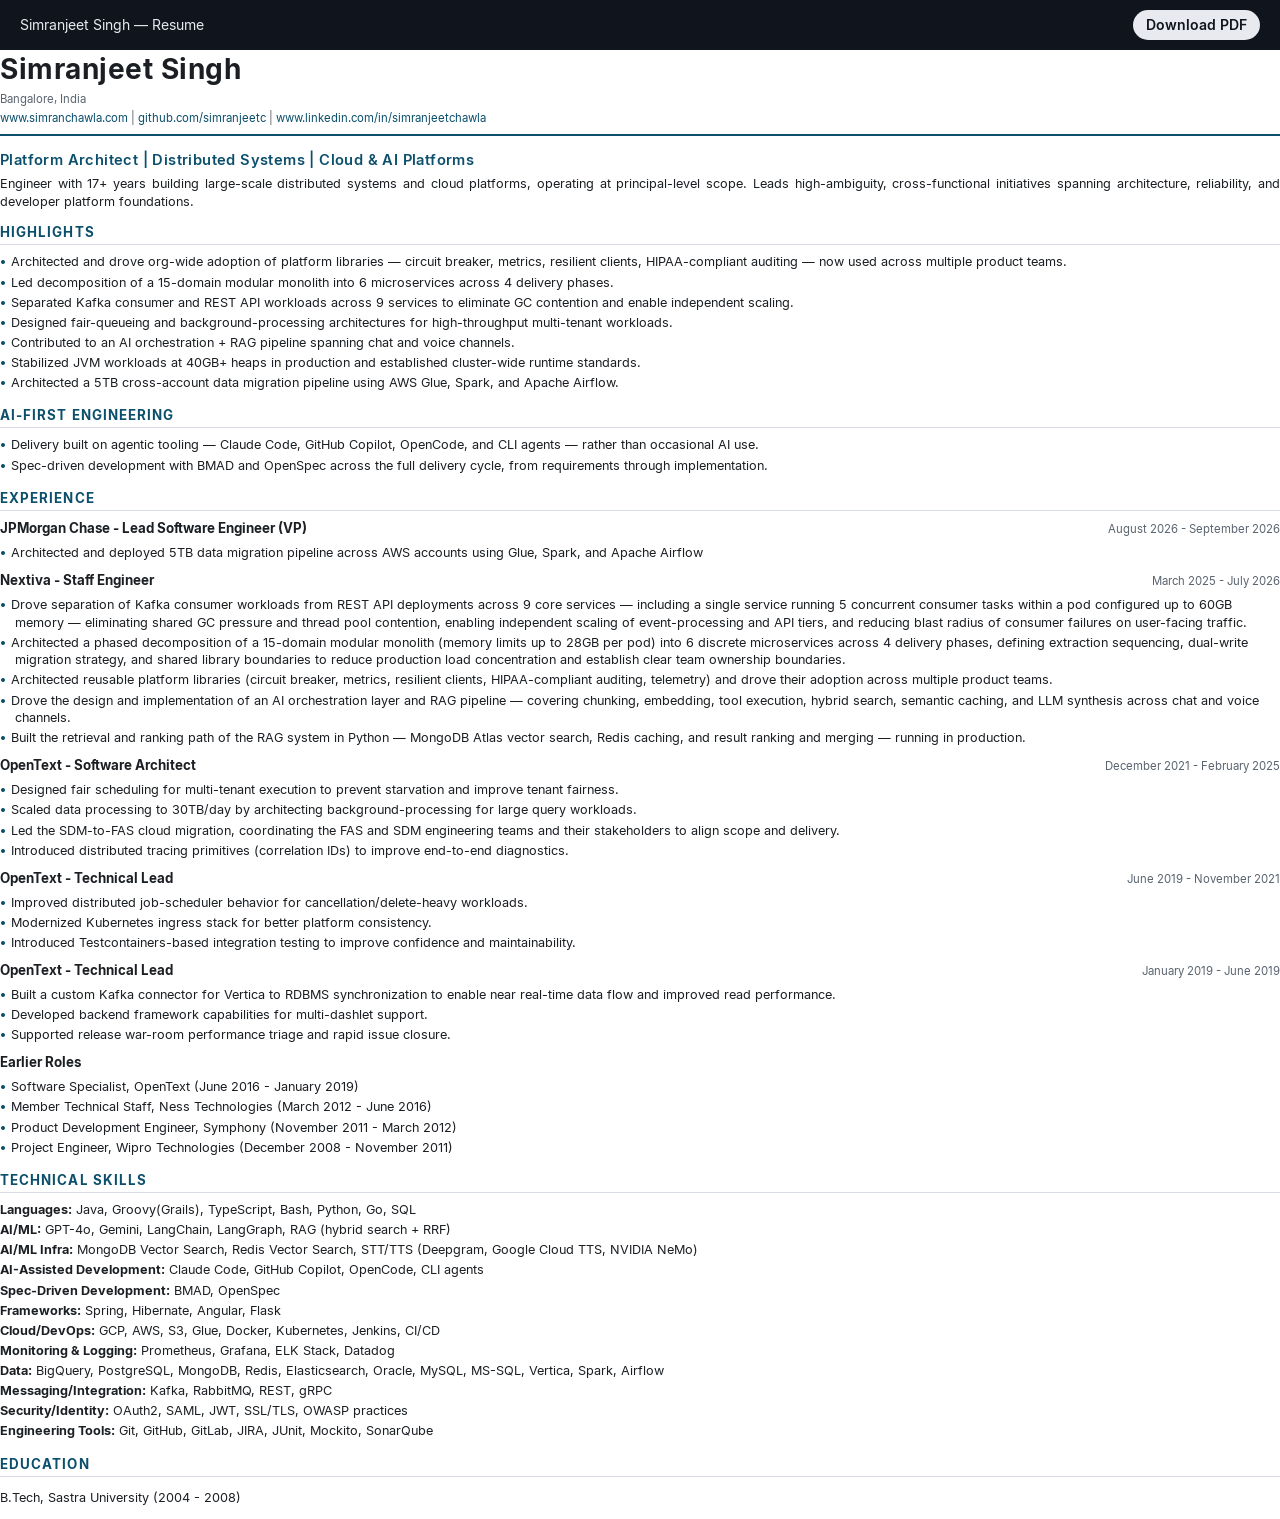
==== index.html @ b1aa1a04 "site: public resume (phone/email stripped) + build script and PII guard" ====
<!doctype html>
<html lang="en">
<head>
<meta charset="utf-8">
<title>Simranjeet Singh — Resume</title>
<link rel="stylesheet" href="styles/resume.css">
<style>
  body { margin: 0; }
  .site-bar {
    display: flex; align-items: center; justify-content: space-between;
    gap: 1rem; padding: 0.6rem 1.25rem;
    background: #10141c; color: #e8eaf0;
    font-family: Inter, system-ui, -apple-system, sans-serif; font-size: 14px;
  }
  .site-bar .dl {
    color: #10141c; background: #e8eaf0; text-decoration: none;
    padding: 0.35rem 0.8rem; border-radius: 999px; font-weight: 600;
  }
  .site-bar .dl:hover { background: #fff; }
  @media print { .site-bar { display: none; } }
</style>
</head>
<body>
<div class="site-bar">
  <span>Simranjeet Singh &mdash; Resume</span>
  <a class="dl" href="resume.pdf" download>Download PDF</a>
</div>
<header class="resume-header">
  <p class="name">Simranjeet Singh</p>
  <p class="contact">Bangalore, India</p>
  <p class="links"><a href="https://www.simranchawla.com">www.simranchawla.com</a> | <a href="https://github.com/simranjeetc">github.com/simranjeetc</a> | <a href="https://www.linkedin.com/in/simranjeetchawla">www.linkedin.com/in/simranjeetchawla</a></p>
</header>
<p class="tagline">Platform Architect | Distributed Systems | Cloud &amp; AI Platforms</p>
<p class="summary">Engineer with 17+ years building large-scale distributed systems and cloud platforms, operating at principal-level scope. Leads high-ambiguity, cross-functional initiatives spanning architecture, reliability, and developer platform foundations.</p>
<h2>Highlights</h2><ul>  <li>Architected and drove org-wide adoption of platform libraries — circuit breaker, metrics, resilient clients, HIPAA-compliant auditing — now used across multiple product teams.</li>  <li>Led decomposition of a 15-domain modular monolith into 6 microservices across 4 delivery phases.</li>  <li>Separated Kafka consumer and REST API workloads across 9 services to eliminate GC contention and enable independent scaling.</li>  <li>Designed fair-queueing and background-processing architectures for high-throughput multi-tenant workloads.</li>  <li>Contributed to an AI orchestration + RAG pipeline spanning chat and voice channels.</li>  <li>Stabilized JVM workloads at 40GB+ heaps in production and established cluster-wide runtime standards.</li>  <li>Architected a 5TB cross-account data migration pipeline using AWS Glue, Spark, and Apache Airflow.</li></ul><h2>AI-First Engineering</h2><ul>  <li>Delivery built on agentic tooling — Claude Code, GitHub Copilot, OpenCode, and CLI agents — rather than occasional AI use.</li>  <li>Spec-driven development with BMAD and OpenSpec across the full delivery cycle, from requirements through implementation.</li></ul><h2>Experience</h2><div class="entry"><div class="entry-head"><p class="entry-title">JPMorgan Chase - Lead Software Engineer (VP)</p><p class="entry-meta">August 2026 - September 2026</p></div><ul>  <li>Architected and deployed 5TB data migration pipeline across AWS accounts using Glue, Spark, and Apache Airflow</li></ul></div><div class="entry"><div class="entry-head"><p class="entry-title">Nextiva - Staff Engineer</p><p class="entry-meta">March 2025 - July 2026</p></div><ul>  <li>Drove separation of Kafka consumer workloads from REST API deployments across 9 core services — including a single service running 5 concurrent consumer tasks within a pod configured up to 60GB memory — eliminating shared GC pressure and thread pool contention, enabling independent scaling of event-processing and API tiers, and reducing blast radius of consumer failures on user-facing traffic.</li>  <li>Architected a phased decomposition of a 15-domain modular monolith (memory limits up to 28GB per pod) into 6 discrete microservices across 4 delivery phases, defining extraction sequencing, dual-write migration strategy, and shared library boundaries to reduce production load concentration and establish clear team ownership boundaries.</li>  <li>Architected reusable platform libraries (circuit breaker, metrics, resilient clients, HIPAA-compliant auditing, telemetry) and drove their adoption across multiple product teams.</li>  <li>Drove the design and implementation of an AI orchestration layer and RAG pipeline — covering chunking, embedding, tool execution, hybrid search, semantic caching, and LLM synthesis across chat and voice channels.</li>  <li>Built the retrieval and ranking path of the RAG system in Python — MongoDB Atlas vector search, Redis caching, and result ranking and merging — running in production.</li></ul></div><div class="entry"><div class="entry-head"><p class="entry-title">OpenText - Software Architect</p><p class="entry-meta">December 2021 - February 2025</p></div><ul>  <li>Designed fair scheduling for multi-tenant execution to prevent starvation and improve tenant fairness.</li>  <li>Scaled data processing to 30TB/day by architecting background-processing for large query workloads.</li>  <li>Led the SDM-to-FAS cloud migration, coordinating the FAS and SDM engineering teams and their stakeholders to align scope and delivery.</li>  <li>Introduced distributed tracing primitives (correlation IDs) to improve end-to-end diagnostics.</li></ul></div><div class="entry"><div class="entry-head"><p class="entry-title">OpenText - Technical Lead</p><p class="entry-meta">June 2019 - November 2021</p></div><ul>  <li>Improved distributed job-scheduler behavior for cancellation/delete-heavy workloads.</li>  <li>Modernized Kubernetes ingress stack for better platform consistency.</li>  <li>Introduced Testcontainers-based integration testing to improve confidence and maintainability.</li></ul></div><div class="entry"><div class="entry-head"><p class="entry-title">OpenText - Technical Lead</p><p class="entry-meta">January 2019 - June 2019</p></div><ul>  <li>Built a custom Kafka connector for Vertica to RDBMS synchronization to enable near real-time data flow and improved read performance.</li>  <li>Developed backend framework capabilities for multi-dashlet support.</li>  <li>Supported release war-room performance triage and rapid issue closure.</li></ul></div><div class="entry"><div class="entry-head"><p class="entry-title">Earlier Roles</p></div><ul>  <li>Software Specialist, OpenText (June 2016 - January 2019)</li>  <li>Member Technical Staff, Ness Technologies (March 2012 - June 2016)</li>  <li>Product Development Engineer, Symphony (November 2011 - March 2012)</li>  <li>Project Engineer, Wipro Technologies (December 2008 - November 2011)</li></ul></div><h2>Technical Skills</h2><p class="skill"><strong>Languages:</strong> Java, Groovy(Grails), TypeScript, Bash, Python, Go, SQL</p><p class="skill"><strong>AI/ML:</strong> GPT-4o, Gemini, LangChain, LangGraph, RAG (hybrid search + RRF)</p><p class="skill"><strong>AI/ML Infra:</strong> MongoDB Vector Search, Redis Vector Search, STT/TTS (Deepgram, Google Cloud TTS, NVIDIA NeMo)</p><p class="skill"><strong>AI-Assisted Development:</strong> Claude Code, GitHub Copilot, OpenCode, CLI agents</p><p class="skill"><strong>Spec-Driven Development:</strong> BMAD, OpenSpec</p><p class="skill"><strong>Frameworks:</strong> Spring, Hibernate, Angular, Flask</p><p class="skill"><strong>Cloud/DevOps:</strong> GCP, AWS, S3, Glue, Docker, Kubernetes, Jenkins, CI/CD</p><p class="skill"><strong>Monitoring &amp; Logging:</strong> Prometheus, Grafana, ELK Stack, Datadog</p><p class="skill"><strong>Data:</strong> BigQuery, PostgreSQL, MongoDB, Redis, Elasticsearch, Oracle, MySQL, MS-SQL, Vertica, Spark, Airflow</p><p class="skill"><strong>Messaging/Integration:</strong> Kafka, RabbitMQ, REST, gRPC</p><p class="skill"><strong>Security/Identity:</strong> OAuth2, SAML, JWT, SSL/TLS, OWASP practices</p><p class="skill"><strong>Engineering Tools:</strong> Git, GitHub, GitLab, JIRA, JUnit, Mockito, SonarQube</p><h2>Education</h2><p>B.Tech, Sastra University (2004 - 2008)</p>
</body>
</html>
---- styles/resume.css ----
/* Resume stylesheet — HTML -> PDF via WeasyPrint.
 *
 * Content lives in src/master.md + src/variants/<slug>.md. Edit layout here only.
 *
 * ATS rules are load-bearing — do not break them:
 *   - single column, no CSS columns
 *   - no tables, no background images, no icon fonts
 *   - all text is real text (never rasterised)
 *   - bullets use U+2022, which every parser understands
 *   - section order and headings come from the markdown, not from CSS
 */

/* ---------- bundled font (Inter, OFL — see fonts/LICENSE-Inter.txt) --------
 * Must be .ttf/.otf: WeasyPrint renders through fontconfig, which does not
 * load .woff2 and would fall back silently. */

@font-face {
  font-family: "Inter";
  font-style: normal;
  font-weight: 400;
  src: url("fonts/Inter-Regular.ttf") format("truetype");
}
@font-face {
  font-family: "Inter";
  font-style: italic;
  font-weight: 400;
  src: url("fonts/Inter-Italic.ttf") format("truetype");
}
@font-face {
  font-family: "Inter";
  font-style: normal;
  font-weight: 600;
  src: url("fonts/Inter-SemiBold.ttf") format("truetype");
}
@font-face {
  font-family: "Inter";
  font-style: normal;
  font-weight: 700;
  src: url("fonts/Inter-Bold.ttf") format("truetype");
}

:root {
  --accent: #0b4f6c;
  --ink: #1b1f23;
  --muted: #5b6570;
  --rule: #d7dde3;
}

@page {
  size: A4;
  margin: 13mm 15mm 14mm 15mm;

  /* WeasyPrint-only running footer. Variants set `footer: false` to drop it
     (the text lands mid-stream in extracted text on multi-page resumes). */
  @bottom-center {
    content: "Page " counter(page) " of " counter(pages);
    font-size: 7pt;
    color: #9aa0a6;
  }
}

* { box-sizing: border-box; }

html {
  font-family: "Inter", "Helvetica Neue", Helvetica, Arial, sans-serif;
}

body {
  margin: 0;
  color: var(--ink);
  font-size: 9.5pt;
  line-height: 1.38;
}

/* ---------- header ---------- */

.resume-header {
  border-bottom: 2pt solid var(--accent);
  padding-bottom: 6pt;
  margin-bottom: 10pt;
}

.name {
  margin: 0 0 3pt;
  font-size: 21pt;
  font-weight: 700;
  letter-spacing: 0.4pt;
}

.contact,
.links {
  margin: 0;
  font-size: 8.5pt;
  color: var(--muted);
}

.links { margin-top: 2pt; }
.contact a { color: var(--muted); text-decoration: none; }
.links a { color: var(--accent); text-decoration: none; }

/* ---------- tagline + summary ---------- */

.tagline {
  margin: 0 0 4pt;
  font-size: 11pt;
  font-weight: 600;
  color: var(--accent);
  letter-spacing: 0.3pt;
}

.summary {
  margin: 0 0 10pt;
  text-align: justify;
}

/* ---------- sections ---------- */

h2 {
  margin: 11pt 0 6pt;
  padding-bottom: 2pt;
  font-size: 10pt;
  font-weight: 700;
  text-transform: uppercase;
  letter-spacing: 0.8pt;
  color: var(--accent);
  border-bottom: 0.6pt solid var(--rule);
  break-after: avoid;
}

.summary + h2 { margin-top: 2pt; }

/* ---------- entries ---------- */

.entry {
  margin: 0 0 7pt;
}

/* No floats: floated boxes are painted before in-flow content in the PDF text
   stream, which reorders what an ATS extracts. `display: table` keeps the
   title/date on one line while preserving title-then-date reading order. */
.entry-head {
  display: table;
  width: 100%;
  break-after: avoid;
}

.entry-title {
  display: table-cell;
  margin: 0;
  font-size: 10pt;
  font-weight: 700;
}

.entry-meta {
  display: table-cell;
  margin: 0;
  padding-left: 8pt;
  text-align: right;
  font-size: 8.5pt;
  color: var(--muted);
  white-space: nowrap;
}

/* ---------- bullets ---------- */

ul {
  margin: 5pt 0 0;
  padding: 0;
  list-style: none;
}

h2 + ul { margin-top: 3pt; }

li {
  padding-left: 11pt;
  text-indent: -11pt;
  margin: 0 0 2pt;
  orphans: 2;
  widows: 2;
}

li::before {
  content: "\2022"; /* U+2022 BULLET — ATS-safe */
  margin-right: 4pt;
  color: var(--accent);
  font-weight: 700;
}

/* ---------- skill lines ---------- */

.skill {
  margin: 0 0 2pt;
  padding-left: 11pt;
  text-indent: -11pt;
}

.skill strong { font-weight: 700; }
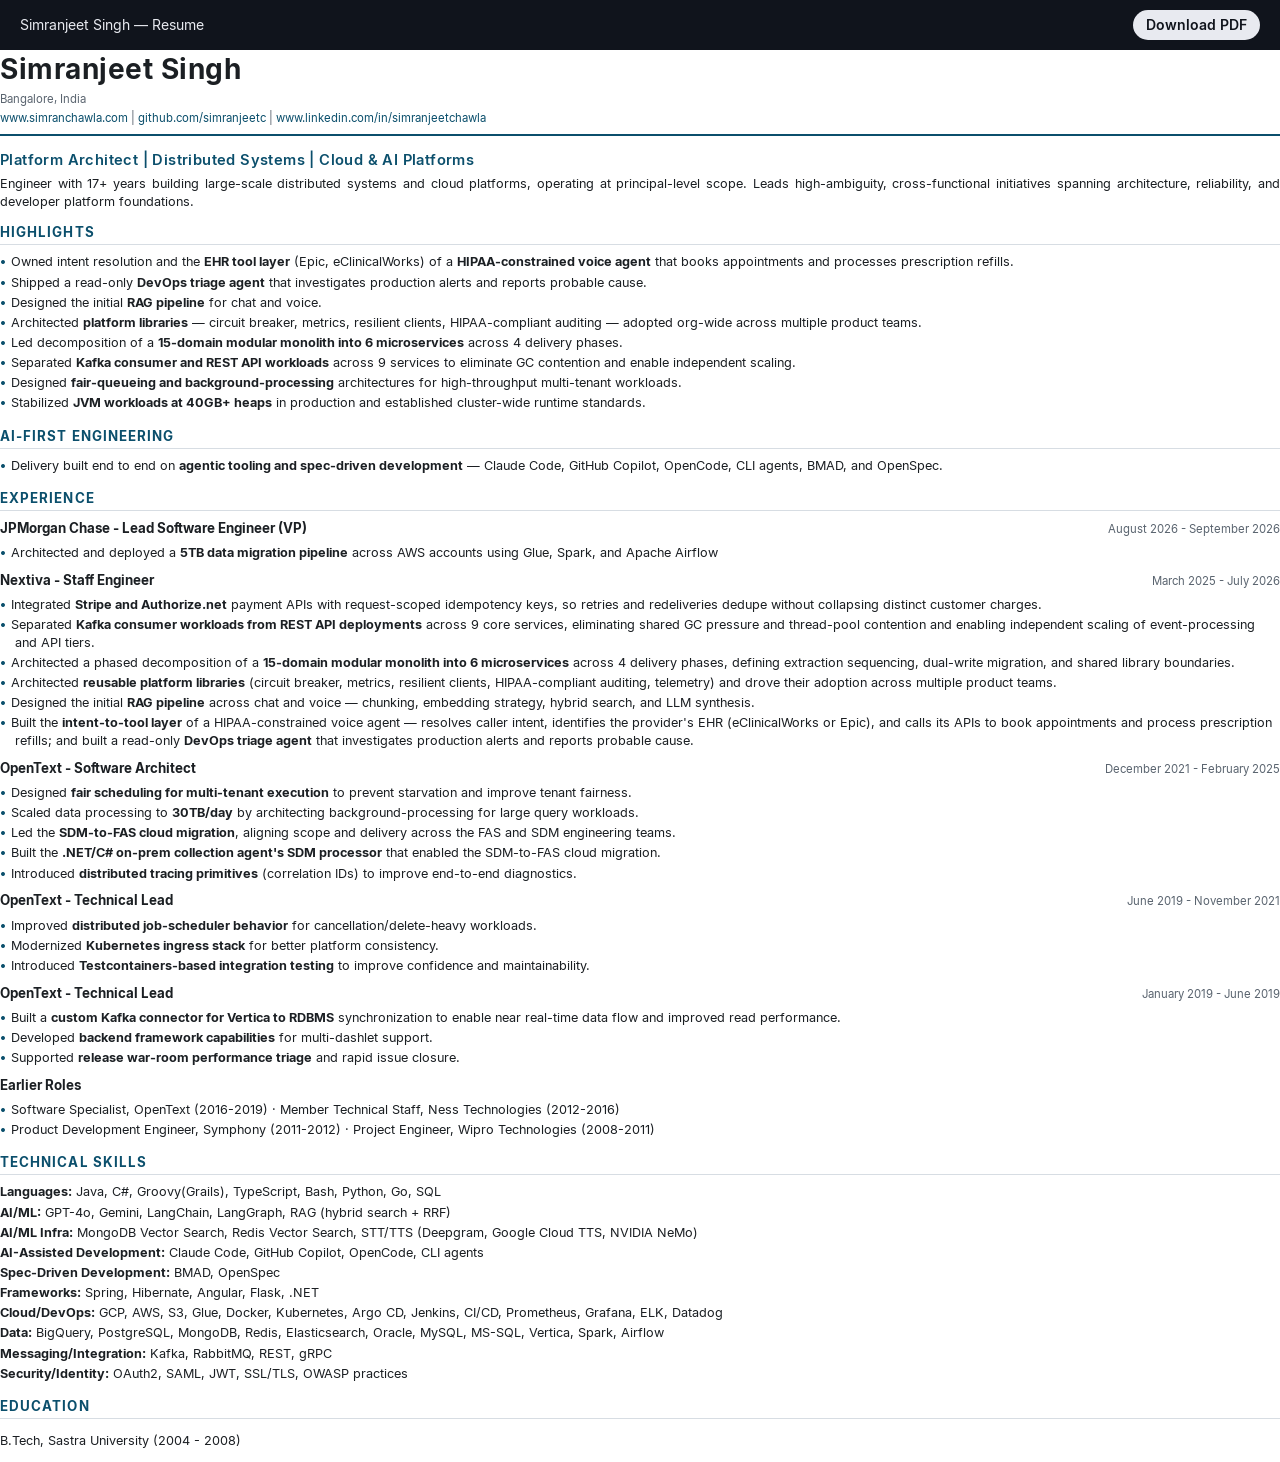
==== commit 2c1f72a0: "site: update public resume to the 2026-10-24 build Source HTML moved to resumes/platform-architect/," ====
--- a/index.html
+++ b/index.html
@@ -32,6 +32,6 @@
 </header>
 <p class="tagline">Platform Architect | Distributed Systems | Cloud &amp; AI Platforms</p>
 <p class="summary">Engineer with 17+ years building large-scale distributed systems and cloud platforms, operating at principal-level scope. Leads high-ambiguity, cross-functional initiatives spanning architecture, reliability, and developer platform foundations.</p>
-<h2>Highlights</h2><ul>  <li>Architected and drove org-wide adoption of platform libraries — circuit breaker, metrics, resilient clients, HIPAA-compliant auditing — now used across multiple product teams.</li>  <li>Led decomposition of a 15-domain modular monolith into 6 microservices across 4 delivery phases.</li>  <li>Separated Kafka consumer and REST API workloads across 9 services to eliminate GC contention and enable independent scaling.</li>  <li>Designed fair-queueing and background-processing architectures for high-throughput multi-tenant workloads.</li>  <li>Contributed to an AI orchestration + RAG pipeline spanning chat and voice channels.</li>  <li>Stabilized JVM workloads at 40GB+ heaps in production and established cluster-wide runtime standards.</li>  <li>Architected a 5TB cross-account data migration pipeline using AWS Glue, Spark, and Apache Airflow.</li></ul><h2>AI-First Engineering</h2><ul>  <li>Delivery built on agentic tooling — Claude Code, GitHub Copilot, OpenCode, and CLI agents — rather than occasional AI use.</li>  <li>Spec-driven development with BMAD and OpenSpec across the full delivery cycle, from requirements through implementation.</li></ul><h2>Experience</h2><div class="entry"><div class="entry-head"><p class="entry-title">JPMorgan Chase - Lead Software Engineer (VP)</p><p class="entry-meta">August 2026 - September 2026</p></div><ul>  <li>Architected and deployed 5TB data migration pipeline across AWS accounts using Glue, Spark, and Apache Airflow</li></ul></div><div class="entry"><div class="entry-head"><p class="entry-title">Nextiva - Staff Engineer</p><p class="entry-meta">March 2025 - July 2026</p></div><ul>  <li>Drove separation of Kafka consumer workloads from REST API deployments across 9 core services — including a single service running 5 concurrent consumer tasks within a pod configured up to 60GB memory — eliminating shared GC pressure and thread pool contention, enabling independent scaling of event-processing and API tiers, and reducing blast radius of consumer failures on user-facing traffic.</li>  <li>Architected a phased decomposition of a 15-domain modular monolith (memory limits up to 28GB per pod) into 6 discrete microservices across 4 delivery phases, defining extraction sequencing, dual-write migration strategy, and shared library boundaries to reduce production load concentration and establish clear team ownership boundaries.</li>  <li>Architected reusable platform libraries (circuit breaker, metrics, resilient clients, HIPAA-compliant auditing, telemetry) and drove their adoption across multiple product teams.</li>  <li>Drove the design and implementation of an AI orchestration layer and RAG pipeline — covering chunking, embedding, tool execution, hybrid search, semantic caching, and LLM synthesis across chat and voice channels.</li>  <li>Built the retrieval and ranking path of the RAG system in Python — MongoDB Atlas vector search, Redis caching, and result ranking and merging — running in production.</li></ul></div><div class="entry"><div class="entry-head"><p class="entry-title">OpenText - Software Architect</p><p class="entry-meta">December 2021 - February 2025</p></div><ul>  <li>Designed fair scheduling for multi-tenant execution to prevent starvation and improve tenant fairness.</li>  <li>Scaled data processing to 30TB/day by architecting background-processing for large query workloads.</li>  <li>Led the SDM-to-FAS cloud migration, coordinating the FAS and SDM engineering teams and their stakeholders to align scope and delivery.</li>  <li>Introduced distributed tracing primitives (correlation IDs) to improve end-to-end diagnostics.</li></ul></div><div class="entry"><div class="entry-head"><p class="entry-title">OpenText - Technical Lead</p><p class="entry-meta">June 2019 - November 2021</p></div><ul>  <li>Improved distributed job-scheduler behavior for cancellation/delete-heavy workloads.</li>  <li>Modernized Kubernetes ingress stack for better platform consistency.</li>  <li>Introduced Testcontainers-based integration testing to improve confidence and maintainability.</li></ul></div><div class="entry"><div class="entry-head"><p class="entry-title">OpenText - Technical Lead</p><p class="entry-meta">January 2019 - June 2019</p></div><ul>  <li>Built a custom Kafka connector for Vertica to RDBMS synchronization to enable near real-time data flow and improved read performance.</li>  <li>Developed backend framework capabilities for multi-dashlet support.</li>  <li>Supported release war-room performance triage and rapid issue closure.</li></ul></div><div class="entry"><div class="entry-head"><p class="entry-title">Earlier Roles</p></div><ul>  <li>Software Specialist, OpenText (June 2016 - January 2019)</li>  <li>Member Technical Staff, Ness Technologies (March 2012 - June 2016)</li>  <li>Product Development Engineer, Symphony (November 2011 - March 2012)</li>  <li>Project Engineer, Wipro Technologies (December 2008 - November 2011)</li></ul></div><h2>Technical Skills</h2><p class="skill"><strong>Languages:</strong> Java, Groovy(Grails), TypeScript, Bash, Python, Go, SQL</p><p class="skill"><strong>AI/ML:</strong> GPT-4o, Gemini, LangChain, LangGraph, RAG (hybrid search + RRF)</p><p class="skill"><strong>AI/ML Infra:</strong> MongoDB Vector Search, Redis Vector Search, STT/TTS (Deepgram, Google Cloud TTS, NVIDIA NeMo)</p><p class="skill"><strong>AI-Assisted Development:</strong> Claude Code, GitHub Copilot, OpenCode, CLI agents</p><p class="skill"><strong>Spec-Driven Development:</strong> BMAD, OpenSpec</p><p class="skill"><strong>Frameworks:</strong> Spring, Hibernate, Angular, Flask</p><p class="skill"><strong>Cloud/DevOps:</strong> GCP, AWS, S3, Glue, Docker, Kubernetes, Jenkins, CI/CD</p><p class="skill"><strong>Monitoring &amp; Logging:</strong> Prometheus, Grafana, ELK Stack, Datadog</p><p class="skill"><strong>Data:</strong> BigQuery, PostgreSQL, MongoDB, Redis, Elasticsearch, Oracle, MySQL, MS-SQL, Vertica, Spark, Airflow</p><p class="skill"><strong>Messaging/Integration:</strong> Kafka, RabbitMQ, REST, gRPC</p><p class="skill"><strong>Security/Identity:</strong> OAuth2, SAML, JWT, SSL/TLS, OWASP practices</p><p class="skill"><strong>Engineering Tools:</strong> Git, GitHub, GitLab, JIRA, JUnit, Mockito, SonarQube</p><h2>Education</h2><p>B.Tech, Sastra University (2004 - 2008)</p>
+<h2>Highlights</h2><ul>  <li>Owned intent resolution and the <strong>EHR tool layer</strong> (Epic, eClinicalWorks) of a <strong>HIPAA-constrained voice agent</strong> that books appointments and processes prescription refills.</li>  <li>Shipped a read-only <strong>DevOps triage agent</strong> that investigates production alerts and reports probable cause.</li>  <li>Designed the initial <strong>RAG pipeline</strong> for chat and voice.</li>  <li>Architected <strong>platform libraries</strong> — circuit breaker, metrics, resilient clients, HIPAA-compliant auditing — adopted org-wide across multiple product teams.</li>  <li>Led decomposition of a <strong>15-domain modular monolith into 6 microservices</strong> across 4 delivery phases.</li>  <li>Separated <strong>Kafka consumer and REST API workloads</strong> across 9 services to eliminate GC contention and enable independent scaling.</li>  <li>Designed <strong>fair-queueing and background-processing</strong> architectures for high-throughput multi-tenant workloads.</li>  <li>Stabilized <strong>JVM workloads at 40GB+ heaps</strong> in production and established cluster-wide runtime standards.</li></ul><h2>AI-First Engineering</h2><ul>  <li>Delivery built end to end on <strong>agentic tooling and spec-driven development</strong> — Claude Code, GitHub Copilot, OpenCode, CLI agents, BMAD, and OpenSpec.</li></ul><h2>Experience</h2><div class="entry"><div class="entry-head"><p class="entry-title">JPMorgan Chase - Lead Software Engineer (VP)</p><p class="entry-meta">August 2026 - September 2026</p></div><ul>  <li>Architected and deployed a <strong>5TB data migration pipeline</strong> across AWS accounts using Glue, Spark, and Apache Airflow</li></ul></div><div class="entry"><div class="entry-head"><p class="entry-title">Nextiva - Staff Engineer</p><p class="entry-meta">March 2025 - July 2026</p></div><ul>  <li>Integrated <strong>Stripe and Authorize.net</strong> payment APIs with request-scoped idempotency keys, so retries and redeliveries dedupe without collapsing distinct customer charges.</li>  <li>Separated <strong>Kafka consumer workloads from REST API deployments</strong> across 9 core services, eliminating shared GC pressure and thread-pool contention and enabling independent scaling of event-processing and API tiers.</li>  <li>Architected a phased decomposition of a <strong>15-domain modular monolith into 6 microservices</strong> across 4 delivery phases, defining extraction sequencing, dual-write migration, and shared library boundaries.</li>  <li>Architected <strong>reusable platform libraries</strong> (circuit breaker, metrics, resilient clients, HIPAA-compliant auditing, telemetry) and drove their adoption across multiple product teams.</li>  <li>Designed the initial <strong>RAG pipeline</strong> across chat and voice — chunking, embedding strategy, hybrid search, and LLM synthesis.</li>  <li>Built the <strong>intent-to-tool layer</strong> of a HIPAA-constrained voice agent — resolves caller intent, identifies the provider's EHR (eClinicalWorks or Epic), and calls its APIs to book appointments and process prescription refills; and built a read-only <strong>DevOps triage agent</strong> that investigates production alerts and reports probable cause.</li></ul></div><div class="entry"><div class="entry-head"><p class="entry-title">OpenText - Software Architect</p><p class="entry-meta">December 2021 - February 2025</p></div><ul>  <li>Designed <strong>fair scheduling for multi-tenant execution</strong> to prevent starvation and improve tenant fairness.</li>  <li>Scaled data processing to <strong>30TB/day</strong> by architecting background-processing for large query workloads.</li>  <li>Led the <strong>SDM-to-FAS cloud migration</strong>, aligning scope and delivery across the FAS and SDM engineering teams.</li>  <li>Built the <strong>.NET/C# on-prem collection agent's SDM processor</strong> that enabled the SDM-to-FAS cloud migration.</li>  <li>Introduced <strong>distributed tracing primitives</strong> (correlation IDs) to improve end-to-end diagnostics.</li></ul></div><div class="entry"><div class="entry-head"><p class="entry-title">OpenText - Technical Lead</p><p class="entry-meta">June 2019 - November 2021</p></div><ul>  <li>Improved <strong>distributed job-scheduler behavior</strong> for cancellation/delete-heavy workloads.</li>  <li>Modernized <strong>Kubernetes ingress stack</strong> for better platform consistency.</li>  <li>Introduced <strong>Testcontainers-based integration testing</strong> to improve confidence and maintainability.</li></ul></div><div class="entry"><div class="entry-head"><p class="entry-title">OpenText - Technical Lead</p><p class="entry-meta">January 2019 - June 2019</p></div><ul>  <li>Built a <strong>custom Kafka connector for Vertica to RDBMS</strong> synchronization to enable near real-time data flow and improved read performance.</li>  <li>Developed <strong>backend framework capabilities</strong> for multi-dashlet support.</li>  <li>Supported <strong>release war-room performance triage</strong> and rapid issue closure.</li></ul></div><div class="entry"><div class="entry-head"><p class="entry-title">Earlier Roles</p></div><ul>  <li>Software Specialist, OpenText (2016-2019) · Member Technical Staff, Ness Technologies (2012-2016)</li>  <li>Product Development Engineer, Symphony (2011-2012) · Project Engineer, Wipro Technologies (2008-2011)</li></ul></div><h2>Technical Skills</h2><p class="skill"><strong>Languages:</strong> Java, C#, Groovy(Grails), TypeScript, Bash, Python, Go, SQL</p><p class="skill"><strong>AI/ML:</strong> GPT-4o, Gemini, LangChain, LangGraph, RAG (hybrid search + RRF)</p><p class="skill"><strong>AI/ML Infra:</strong> MongoDB Vector Search, Redis Vector Search, STT/TTS (Deepgram, Google Cloud TTS, NVIDIA NeMo)</p><p class="skill"><strong>AI-Assisted Development:</strong> Claude Code, GitHub Copilot, OpenCode, CLI agents</p><p class="skill"><strong>Spec-Driven Development:</strong> BMAD, OpenSpec</p><p class="skill"><strong>Frameworks:</strong> Spring, Hibernate, Angular, Flask, .NET</p><p class="skill"><strong>Cloud/DevOps:</strong> GCP, AWS, S3, Glue, Docker, Kubernetes, Argo CD, Jenkins, CI/CD, Prometheus, Grafana, ELK, Datadog</p><p class="skill"><strong>Data:</strong> BigQuery, PostgreSQL, MongoDB, Redis, Elasticsearch, Oracle, MySQL, MS-SQL, Vertica, Spark, Airflow</p><p class="skill"><strong>Messaging/Integration:</strong> Kafka, RabbitMQ, REST, gRPC</p><p class="skill"><strong>Security/Identity:</strong> OAuth2, SAML, JWT, SSL/TLS, OWASP practices</p><h2>Education</h2><p>B.Tech, Sastra University (2004 - 2008)</p>
 </body>
 </html>
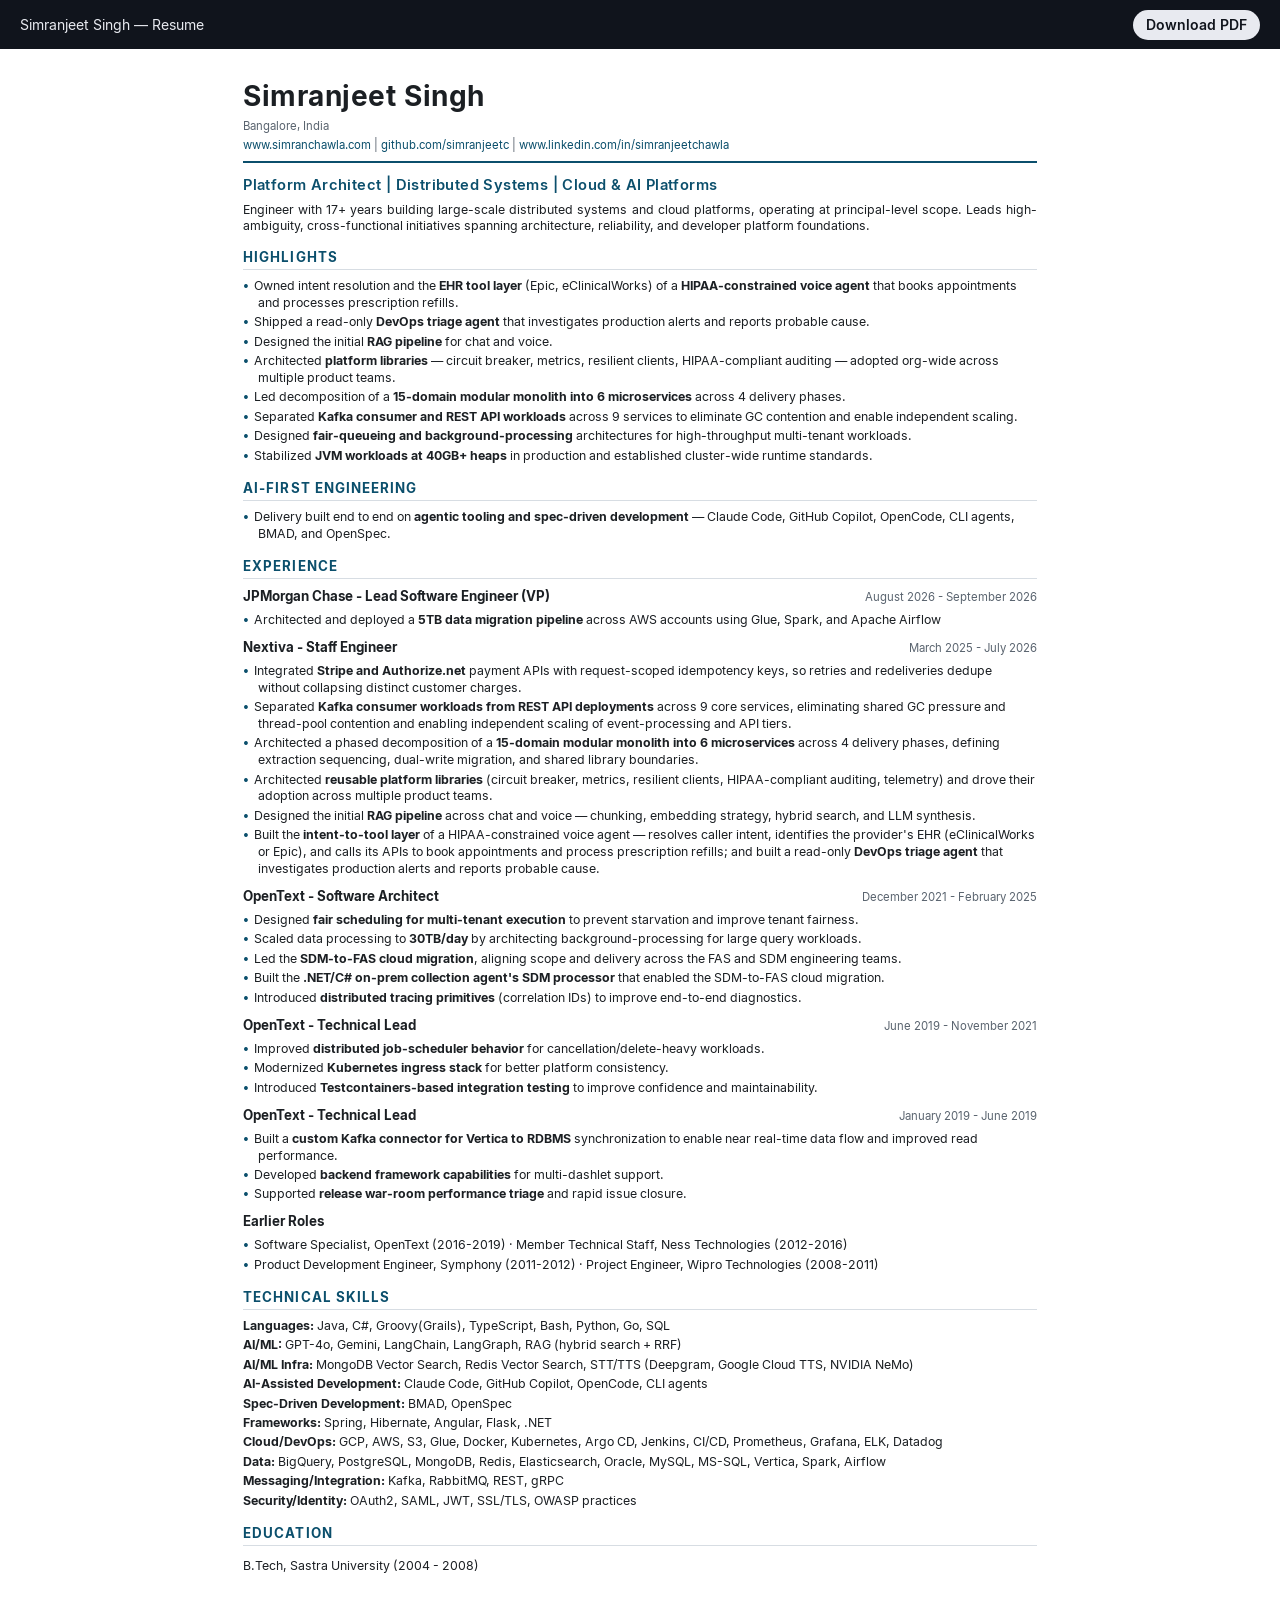
==== commit fcd2a435: "site: add space around the resume on the web and in the PDF The web page ran to the browser edge. Ad" ====
--- a/index.html
+++ b/index.html
@@ -4,6 +4,15 @@
 <meta charset="utf-8">
 <title>Simranjeet Singh — Resume</title>
 <link rel="stylesheet" href="styles/resume.css">
+<style>
+  @page { margin: 20mm 22mm 18mm 22mm; }
+  body { font-size: 9.25pt; line-height: 1.36; }
+  @media screen {
+    :root { --gutter: max(24px, calc((100vw - 210mm) / 2)); }
+    body { padding: 32px var(--gutter) 48px; overflow-x: clip; }
+    .site-bar { margin: -32px calc(-1 * var(--gutter)) 28px; }
+  }
+</style>
 <style>
   body { margin: 0; }
   .site-bar {
